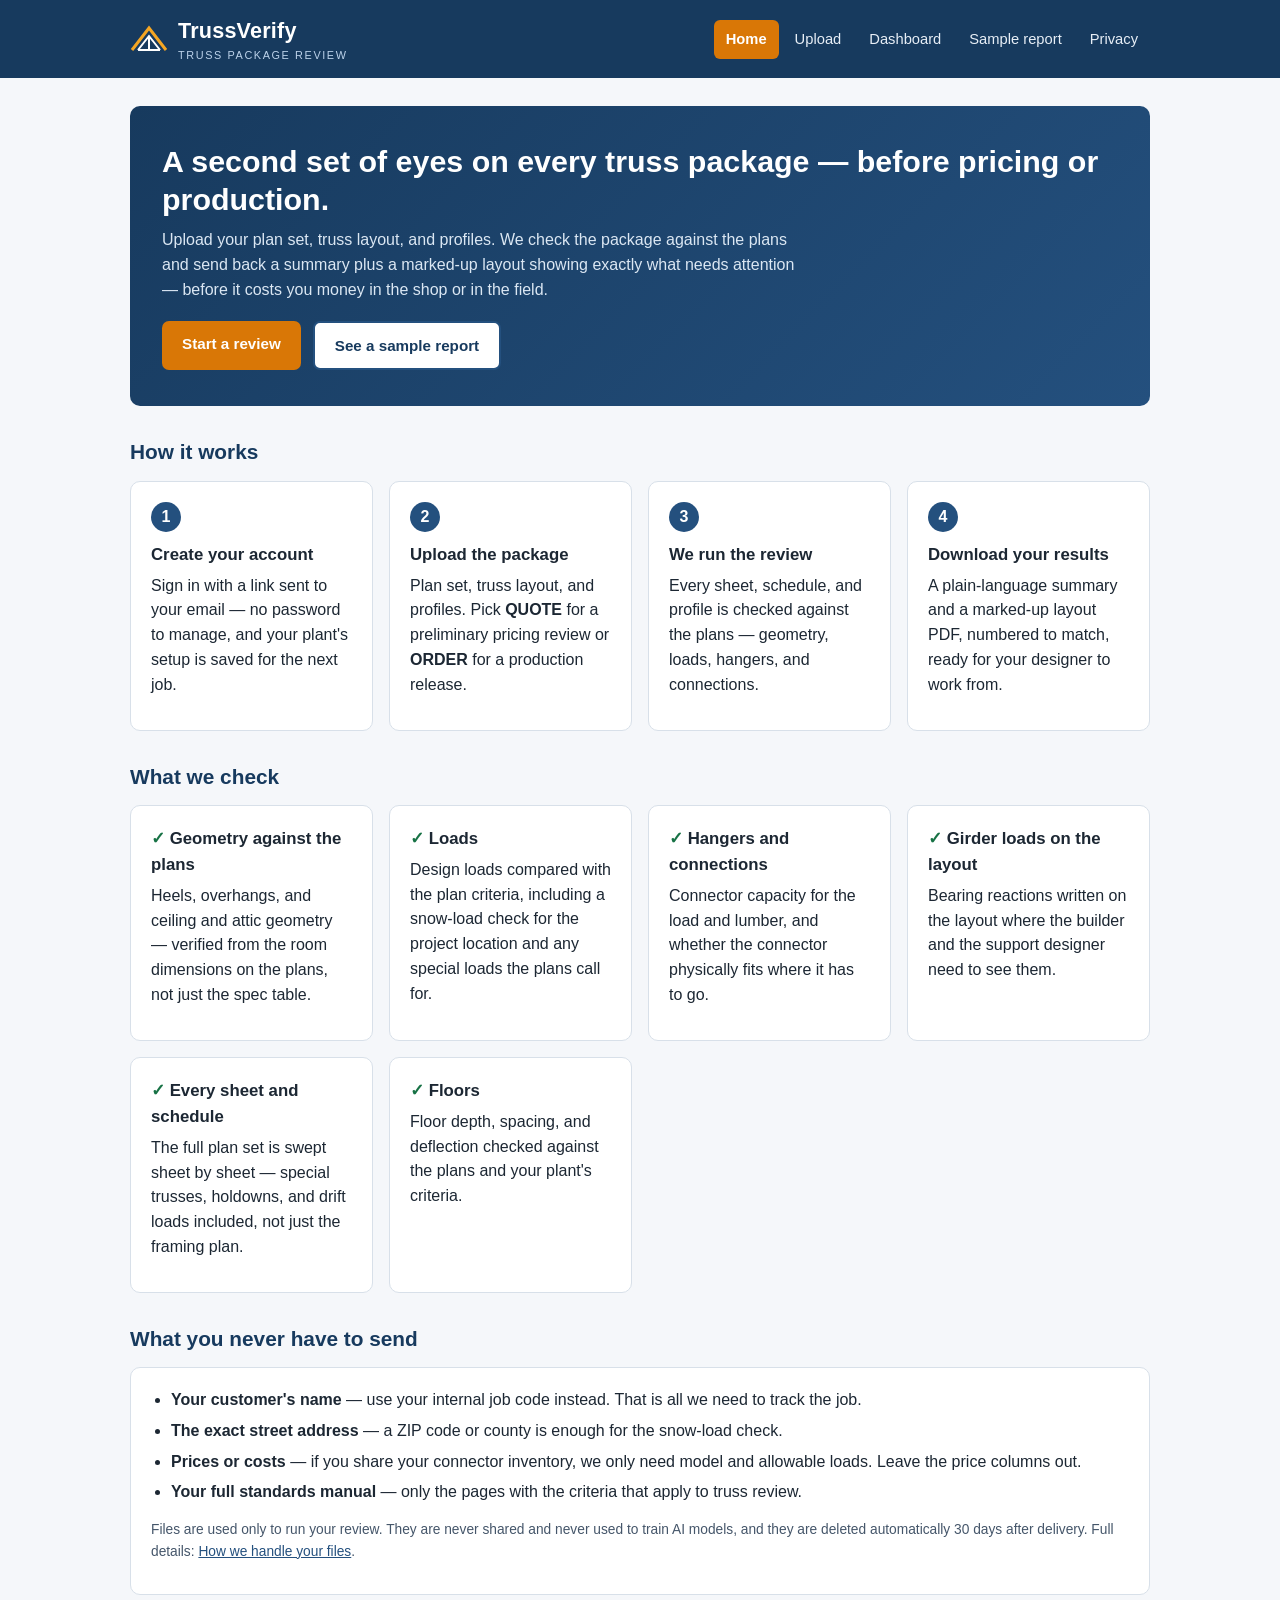
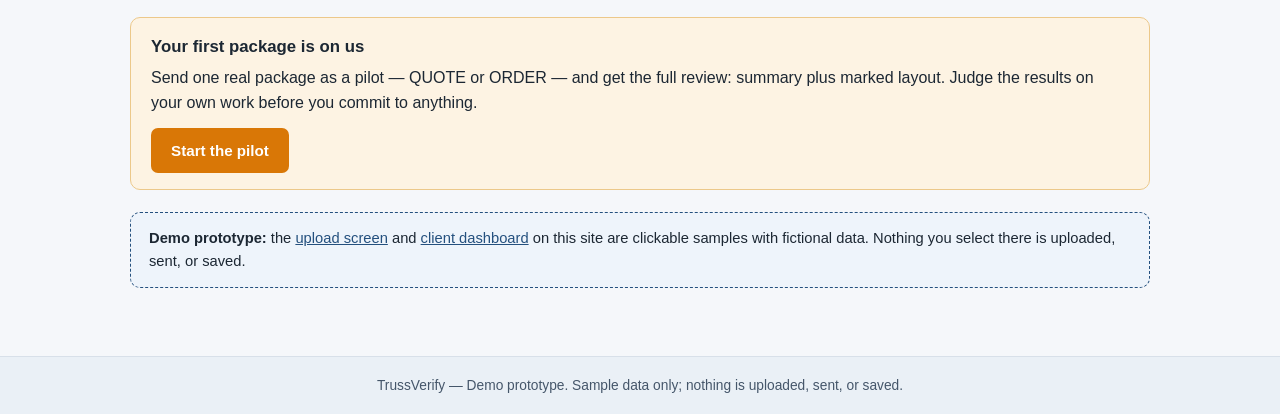
==== index.html @ 6c24cd0b "Add files via upload" ====
<!DOCTYPE html>
<html lang="en">
<head>
<meta charset="UTF-8">
<meta name="viewport" content="width=device-width, initial-scale=1.0">
<title>TrussVerify — Second review for truss packages</title>
<link rel="stylesheet" href="styles.css">
</head>
<body>

<header class="site-header">
  <div class="header-inner">
    <a class="brand" href="index.html">
      <svg width="38" height="30" viewBox="0 0 38 30" aria-hidden="true"><path d="M2 26 L19 4 L36 26" fill="none" stroke="#f5a623" stroke-width="3"/><path d="M8 26 L19 12 L30 26 M19 12 L19 26 M8 26 L30 26" fill="none" stroke="#ffffff" stroke-width="2"/></svg>
      <span>TrussVerify<span class="brand-sub">Truss package review</span></span>
    </a>
    <nav class="main-nav">
      <a href="index.html" class="active">Home</a>
      <a href="upload.html">Upload</a>
      <a href="dashboard.html">Dashboard</a>
      <a href="sample-report.html">Sample report</a>
      <a href="privacy.html">Privacy</a>
    </nav>
  </div>
</header>

<main class="wrap">

  <section class="hero">
    <h1>A second set of eyes on every truss package — before pricing or production.</h1>
    <p>Upload your plan set, truss layout, and profiles. We check the package against the plans and send back a summary plus a marked-up layout showing exactly what needs attention — before it costs you money in the shop or in the field.</p>
    <div class="cta-row">
      <a class="btn" href="upload.html">Start a review</a>
      <a class="btn secondary" href="sample-report.html">See a sample report</a>
    </div>
  </section>

  <h2>How it works</h2>
  <div class="grid">
    <div class="card">
      <span class="step-num">1</span>
      <h3>Create your account</h3>
      <p>Sign in with a link sent to your email — no password to manage, and your plant's setup is saved for the next job.</p>
    </div>
    <div class="card">
      <span class="step-num">2</span>
      <h3>Upload the package</h3>
      <p>Plan set, truss layout, and profiles. Pick <strong>QUOTE</strong> for a preliminary pricing review or <strong>ORDER</strong> for a production release.</p>
    </div>
    <div class="card">
      <span class="step-num">3</span>
      <h3>We run the review</h3>
      <p>Every sheet, schedule, and profile is checked against the plans — geometry, loads, hangers, and connections.</p>
    </div>
    <div class="card">
      <span class="step-num">4</span>
      <h3>Download your results</h3>
      <p>A plain-language summary and a marked-up layout PDF, numbered to match, ready for your designer to work from.</p>
    </div>
  </div>

  <h2>What we check</h2>
  <div class="grid">
    <div class="card check">
      <h3>Geometry against the plans</h3>
      <p>Heels, overhangs, and ceiling and attic geometry — verified from the room dimensions on the plans, not just the spec table.</p>
    </div>
    <div class="card check">
      <h3>Loads</h3>
      <p>Design loads compared with the plan criteria, including a snow-load check for the project location and any special loads the plans call for.</p>
    </div>
    <div class="card check">
      <h3>Hangers and connections</h3>
      <p>Connector capacity for the load and lumber, and whether the connector physically fits where it has to go.</p>
    </div>
    <div class="card check">
      <h3>Girder loads on the layout</h3>
      <p>Bearing reactions written on the layout where the builder and the support designer need to see them.</p>
    </div>
    <div class="card check">
      <h3>Every sheet and schedule</h3>
      <p>The full plan set is swept sheet by sheet — special trusses, holdowns, and drift loads included, not just the framing plan.</p>
    </div>
    <div class="card check">
      <h3>Floors</h3>
      <p>Floor depth, spacing, and deflection checked against the plans and your plant's criteria.</p>
    </div>
  </div>

  <h2>What you never have to send</h2>
  <div class="card">
    <ul>
      <li><strong>Your customer's name</strong> — use your internal job code instead. That is all we need to track the job.</li>
      <li><strong>The exact street address</strong> — a ZIP code or county is enough for the snow-load check.</li>
      <li><strong>Prices or costs</strong> — if you share your connector inventory, we only need model and allowable loads. Leave the price columns out.</li>
      <li><strong>Your full standards manual</strong> — only the pages with the criteria that apply to truss review.</li>
    </ul>
    <p class="small">Files are used only to run your review. They are never shared and never used to train AI models, and they are deleted automatically 30 days after delivery. Full details: <a href="privacy.html">How we handle your files</a>.</p>
  </div>

  <div class="notice">
    <h3>Your first package is on us</h3>
    <p>Send one real package as a pilot — QUOTE or ORDER — and get the full review: summary plus marked layout. Judge the results on your own work before you commit to anything.</p>
    <a class="btn" href="upload.html">Start the pilot</a>
  </div>

  <div class="demo-note">
    <strong>Demo prototype:</strong> the <a href="upload.html">upload screen</a> and <a href="dashboard.html">client dashboard</a> on this site are clickable samples with fictional data. Nothing you select there is uploaded, sent, or saved.
  </div>

</main>

<footer class="site-footer">
  <div class="footer-inner">TrussVerify — Demo prototype. Sample data only; nothing is uploaded, sent, or saved.</div>
</footer>

</body>
</html>
---- styles.css ----
/* TrussVerify — shared stylesheet (demo prototype, no external assets) */
:root{
  --ink:#1c2733;
  --ink-soft:#45566a;
  --steel:#24507e;
  --steel-dark:#173a5e;
  --accent:#d97706;
  --bg:#f5f7fa;
  --card:#ffffff;
  --line:#d8e0e9;
  --ok:#177245;
  --warn:#b45309;
  --radius:10px;
}
*{box-sizing:border-box}
html{margin:0;padding:0}
body{
  margin:0;
  font-family:Verdana,Geneva,"Segoe UI",Arial,sans-serif;
  color:var(--ink);
  background:var(--bg);
  line-height:1.55;
  font-size:16px;
}
a{color:var(--steel)}
a:hover{color:var(--steel-dark)}

/* Header / nav */
.site-header{
  background:var(--steel-dark);
  color:#fff;
}
.header-inner{
  max-width:1060px;
  margin:0 auto;
  padding:14px 20px;
  display:flex;
  align-items:center;
  gap:14px;
  flex-wrap:wrap;
}
.brand{
  display:flex;
  align-items:center;
  gap:10px;
  color:#fff;
  text-decoration:none;
  font-size:1.35rem;
  font-weight:bold;
  letter-spacing:.2px;
}
.brand svg{display:block}
.brand .brand-sub{
  display:block;
  font-size:.68rem;
  font-weight:normal;
  letter-spacing:1.6px;
  text-transform:uppercase;
  color:#bcd2ea;
}
.main-nav{
  margin-left:auto;
  display:flex;
  gap:4px;
  flex-wrap:wrap;
}
.main-nav a{
  color:#e7eef6;
  text-decoration:none;
  padding:8px 12px;
  border-radius:6px;
  font-size:.92rem;
}
.main-nav a:hover{background:rgba(255,255,255,.14);color:#fff}
.main-nav a.active{background:var(--accent);color:#fff;font-weight:bold}

/* Layout */
.wrap{max-width:1060px;margin:0 auto;padding:28px 20px 48px}
.hero{
  background:linear-gradient(135deg,var(--steel-dark),var(--steel));
  color:#fff;
  border-radius:var(--radius);
  padding:36px 32px;
  margin-bottom:26px;
}
.hero h1{margin:0 0 10px;font-size:1.9rem;line-height:1.25}
.hero p{margin:0 0 18px;max-width:640px;color:#dbe7f3}
.hero .cta-row{display:flex;gap:12px;flex-wrap:wrap}
h2{font-size:1.3rem;margin:30px 0 12px;color:var(--steel-dark)}
h3{font-size:1.05rem;margin:0 0 6px;color:var(--ink)}
p{margin:0 0 12px}
ul{margin:0 0 14px;padding-left:20px}
li{margin-bottom:6px}
.small{font-size:.86rem;color:var(--ink-soft)}
.hint{font-size:.84rem;color:var(--ink-soft);margin-top:4px}

/* Buttons */
.btn{
  display:inline-block;
  background:var(--accent);
  color:#fff;
  text-decoration:none;
  font-weight:bold;
  padding:11px 20px;
  border-radius:7px;
  border:0;
  cursor:pointer;
  font-size:.95rem;
  font-family:inherit;
}
.btn:hover{background:#b45309;color:#fff}
.btn.secondary{background:#fff;color:var(--steel-dark);border:2px solid var(--steel)}
.btn.secondary:hover{background:#e8eff6;color:var(--steel-dark)}
.btn.plain{background:var(--steel);color:#fff}
.btn.plain:hover{background:var(--steel-dark)}
.btn:disabled{opacity:.55;cursor:not-allowed}

/* Cards and grids */
.grid{display:grid;grid-template-columns:repeat(auto-fit,minmax(230px,1fr));gap:16px}
.card{
  background:var(--card);
  border:1px solid var(--line);
  border-radius:var(--radius);
  padding:20px;
}
.card .step-num{
  display:inline-block;
  background:var(--steel);
  color:#fff;
  font-weight:bold;
  border-radius:50%;
  width:30px;height:30px;
  line-height:30px;
  text-align:center;
  margin-bottom:10px;
}
.card.check h3::before{content:"✓ ";color:var(--ok);font-weight:bold}
.notice{
  background:#fdf3e3;
  border:1px solid #ecc88a;
  border-radius:var(--radius);
  padding:16px 20px;
  margin:22px 0;
}
.demo-note{
  background:#eef4fb;
  border:1px dashed var(--steel);
  border-radius:var(--radius);
  padding:14px 18px;
  margin:20px 0;
  font-size:.92rem;
}

/* Forms */
.form-card{
  background:var(--card);
  border:1px solid var(--line);
  border-radius:var(--radius);
  padding:24px;
  max-width:760px;
}
label{display:block;font-weight:bold;margin:18px 0 6px}
label:first-child{margin-top:0}
input[type="text"],select{
  width:100%;
  padding:10px 12px;
  border:1px solid var(--line);
  border-radius:7px;
  font-size:1rem;
  font-family:inherit;
  background:#fff;
}
.inline-fields{display:grid;grid-template-columns:1fr 1fr;gap:16px}
.dropzone{
  border:2px dashed var(--steel);
  border-radius:var(--radius);
  background:#f2f7fc;
  padding:18px;
  text-align:center;
  color:var(--ink-soft);
  margin-bottom:12px;
}
.dropzone strong{color:var(--ink);display:block;margin-bottom:2px}
.radio-row{display:flex;gap:12px;flex-wrap:wrap}
.radio-pill{
  border:1px solid var(--line);
  border-radius:999px;
  padding:8px 18px;
  background:#fff;
  cursor:pointer;
  font-weight:bold;
}
.radio-pill input{margin-right:6px}

/* Tables */
table{width:100%;border-collapse:collapse;background:var(--card);border:1px solid var(--line);border-radius:var(--radius);overflow:hidden}
th,td{padding:12px 14px;text-align:left;border-bottom:1px solid var(--line);vertical-align:top}
th{background:var(--steel-dark);color:#fff;font-size:.9rem}
tr:last-child td{border-bottom:0}
.tag{
  display:inline-block;
  border-radius:999px;
  padding:2px 10px;
  font-size:.78rem;
  font-weight:bold;
  color:#fff;
  background:var(--steel);
}
.tag.ready{background:var(--ok)}
.tag.review{background:var(--warn)}
.tag.waiting{background:#6b7b8c}

/* Findings */
.finding{
  background:var(--card);
  border:1px solid var(--line);
  border-left:6px solid var(--steel);
  border-radius:8px;
  padding:16px 20px;
  margin-bottom:14px;
}
.finding.high{border-left-color:#b3261e}
.finding.medium{border-left-color:var(--warn)}
.finding.confirm{border-left-color:#6b7b8c}
.sev{font-size:.78rem;font-weight:bold;text-transform:uppercase;letter-spacing:.6px}
.sev.high{color:#b3261e}
.sev.medium{color:var(--warn)}
.sev.confirm{color:#6b7b8c}

/* Footer */
.site-footer{
  border-top:1px solid var(--line);
  background:#eaf0f6;
  color:var(--ink-soft);
  font-size:.86rem;
}
.footer-inner{max-width:1060px;margin:0 auto;padding:18px 20px;text-align:center}

/* Responsive */
@media (max-width:680px){
  .header-inner{flex-direction:column;align-items:flex-start}
  .main-nav{margin-left:0}
  .hero{padding:26px 20px}
  .hero h1{font-size:1.5rem}
  .inline-fields{grid-template-columns:1fr}
  th,td{padding:9px 10px;font-size:.9rem}
  .wrap{padding:20px 14px 40px}
}
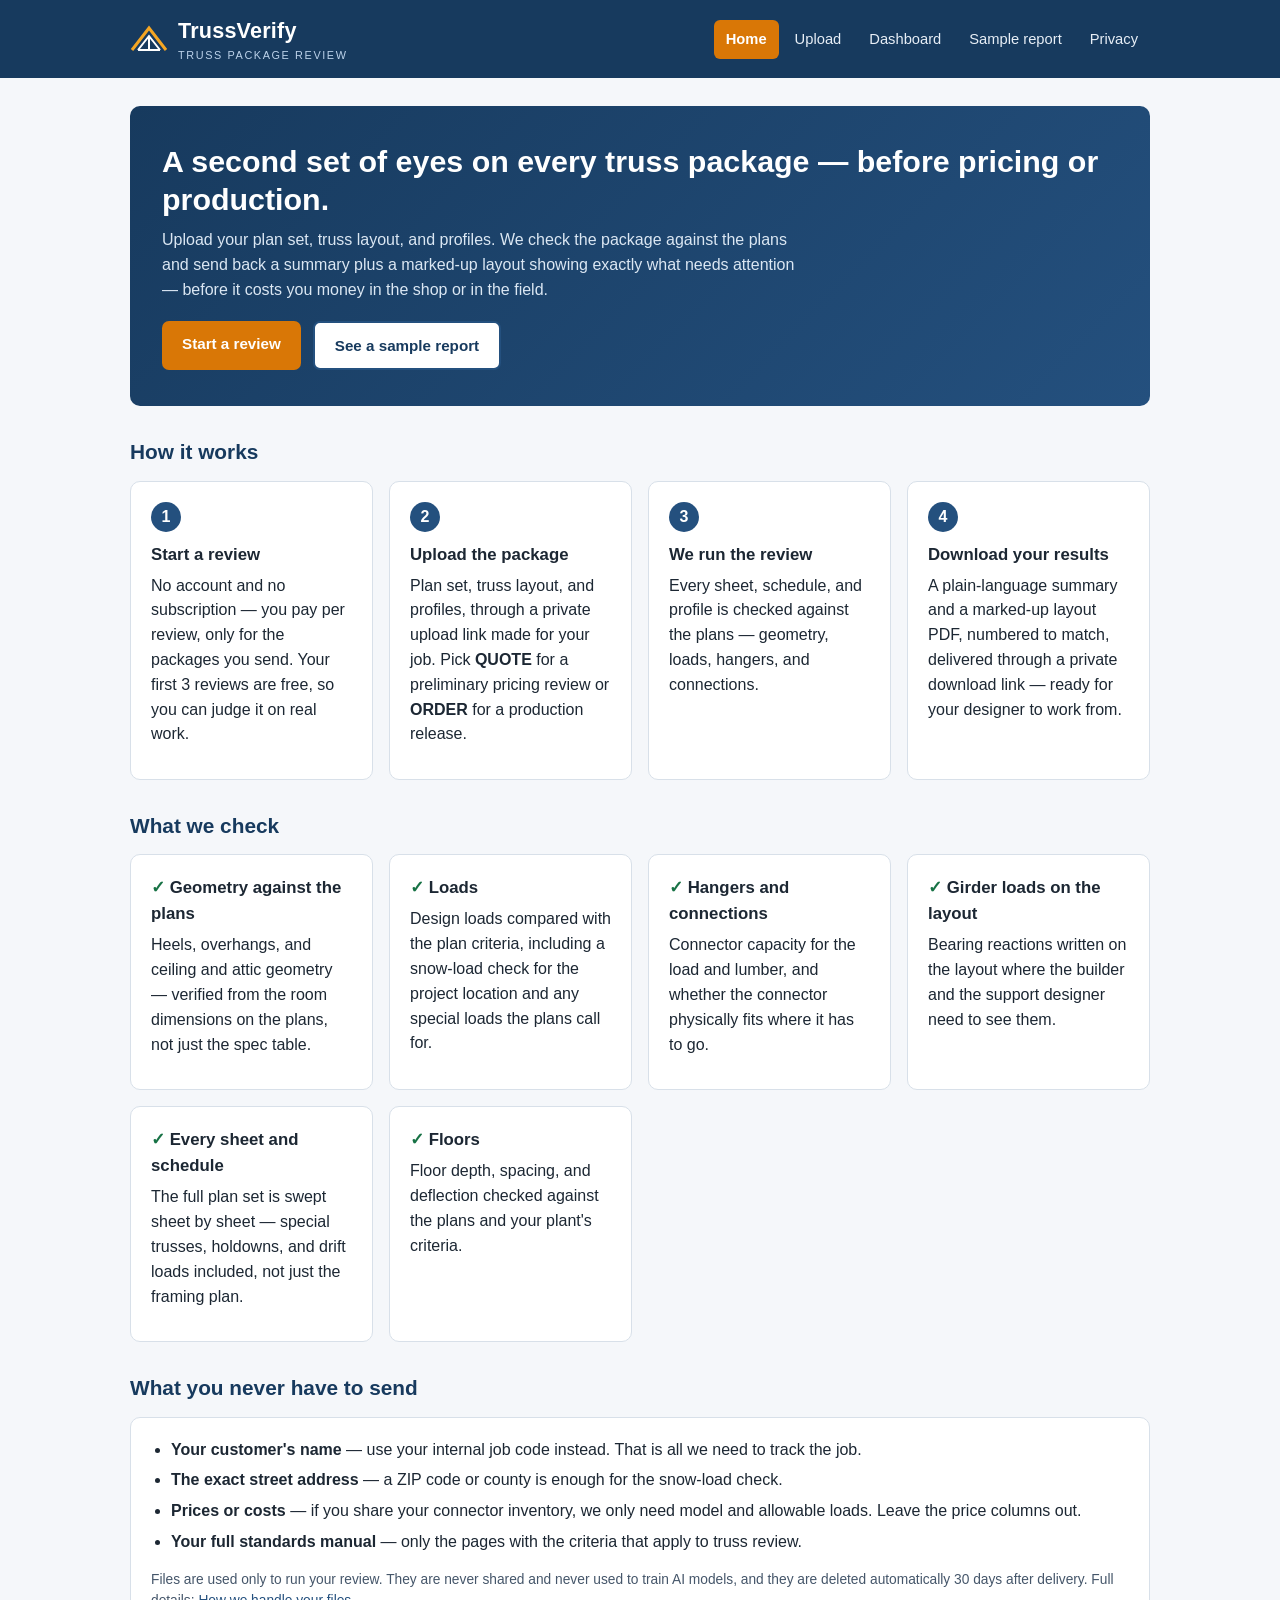
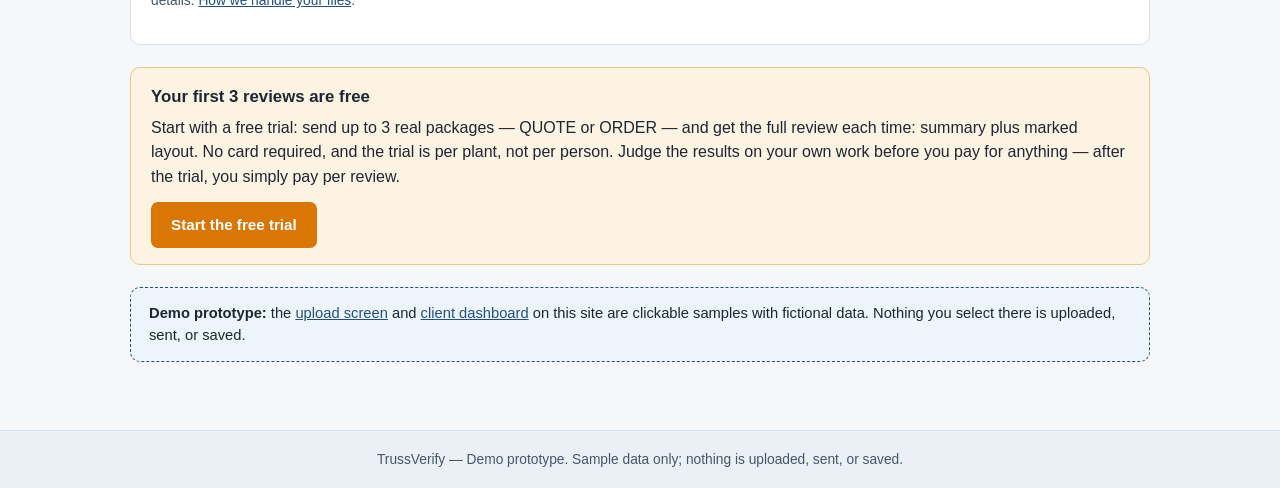
==== commit ef86e6f4: "Add files via upload" ====
--- a/index.html
+++ b/index.html
@@ -39,13 +39,13 @@
   <div class="grid">
     <div class="card">
       <span class="step-num">1</span>
-      <h3>Create your account</h3>
-      <p>Sign in with a link sent to your email — no password to manage, and your plant's setup is saved for the next job.</p>
+      <h3>Start a review</h3>
+      <p>No account and no subscription — you pay per review, only for the packages you send. Your first 3 reviews are free, so you can judge it on real work.</p>
     </div>
     <div class="card">
       <span class="step-num">2</span>
       <h3>Upload the package</h3>
-      <p>Plan set, truss layout, and profiles. Pick <strong>QUOTE</strong> for a preliminary pricing review or <strong>ORDER</strong> for a production release.</p>
+      <p>Plan set, truss layout, and profiles, through a private upload link made for your job. Pick <strong>QUOTE</strong> for a preliminary pricing review or <strong>ORDER</strong> for a production release.</p>
     </div>
     <div class="card">
       <span class="step-num">3</span>
@@ -55,7 +55,7 @@
     <div class="card">
       <span class="step-num">4</span>
       <h3>Download your results</h3>
-      <p>A plain-language summary and a marked-up layout PDF, numbered to match, ready for your designer to work from.</p>
+      <p>A plain-language summary and a marked-up layout PDF, numbered to match, delivered through a private download link — ready for your designer to work from.</p>
     </div>
   </div>
 
@@ -99,9 +99,9 @@
   </div>
 
   <div class="notice">
-    <h3>Your first package is on us</h3>
-    <p>Send one real package as a pilot — QUOTE or ORDER — and get the full review: summary plus marked layout. Judge the results on your own work before you commit to anything.</p>
-    <a class="btn" href="upload.html">Start the pilot</a>
+    <h3>Your first 3 reviews are free</h3>
+    <p>Start with a free trial: send up to 3 real packages — QUOTE or ORDER — and get the full review each time: summary plus marked layout. No card required, and the trial is per plant, not per person. Judge the results on your own work before you pay for anything — after the trial, you simply pay per review.</p>
+    <a class="btn" href="upload.html">Start the free trial</a>
   </div>
 
   <div class="demo-note">
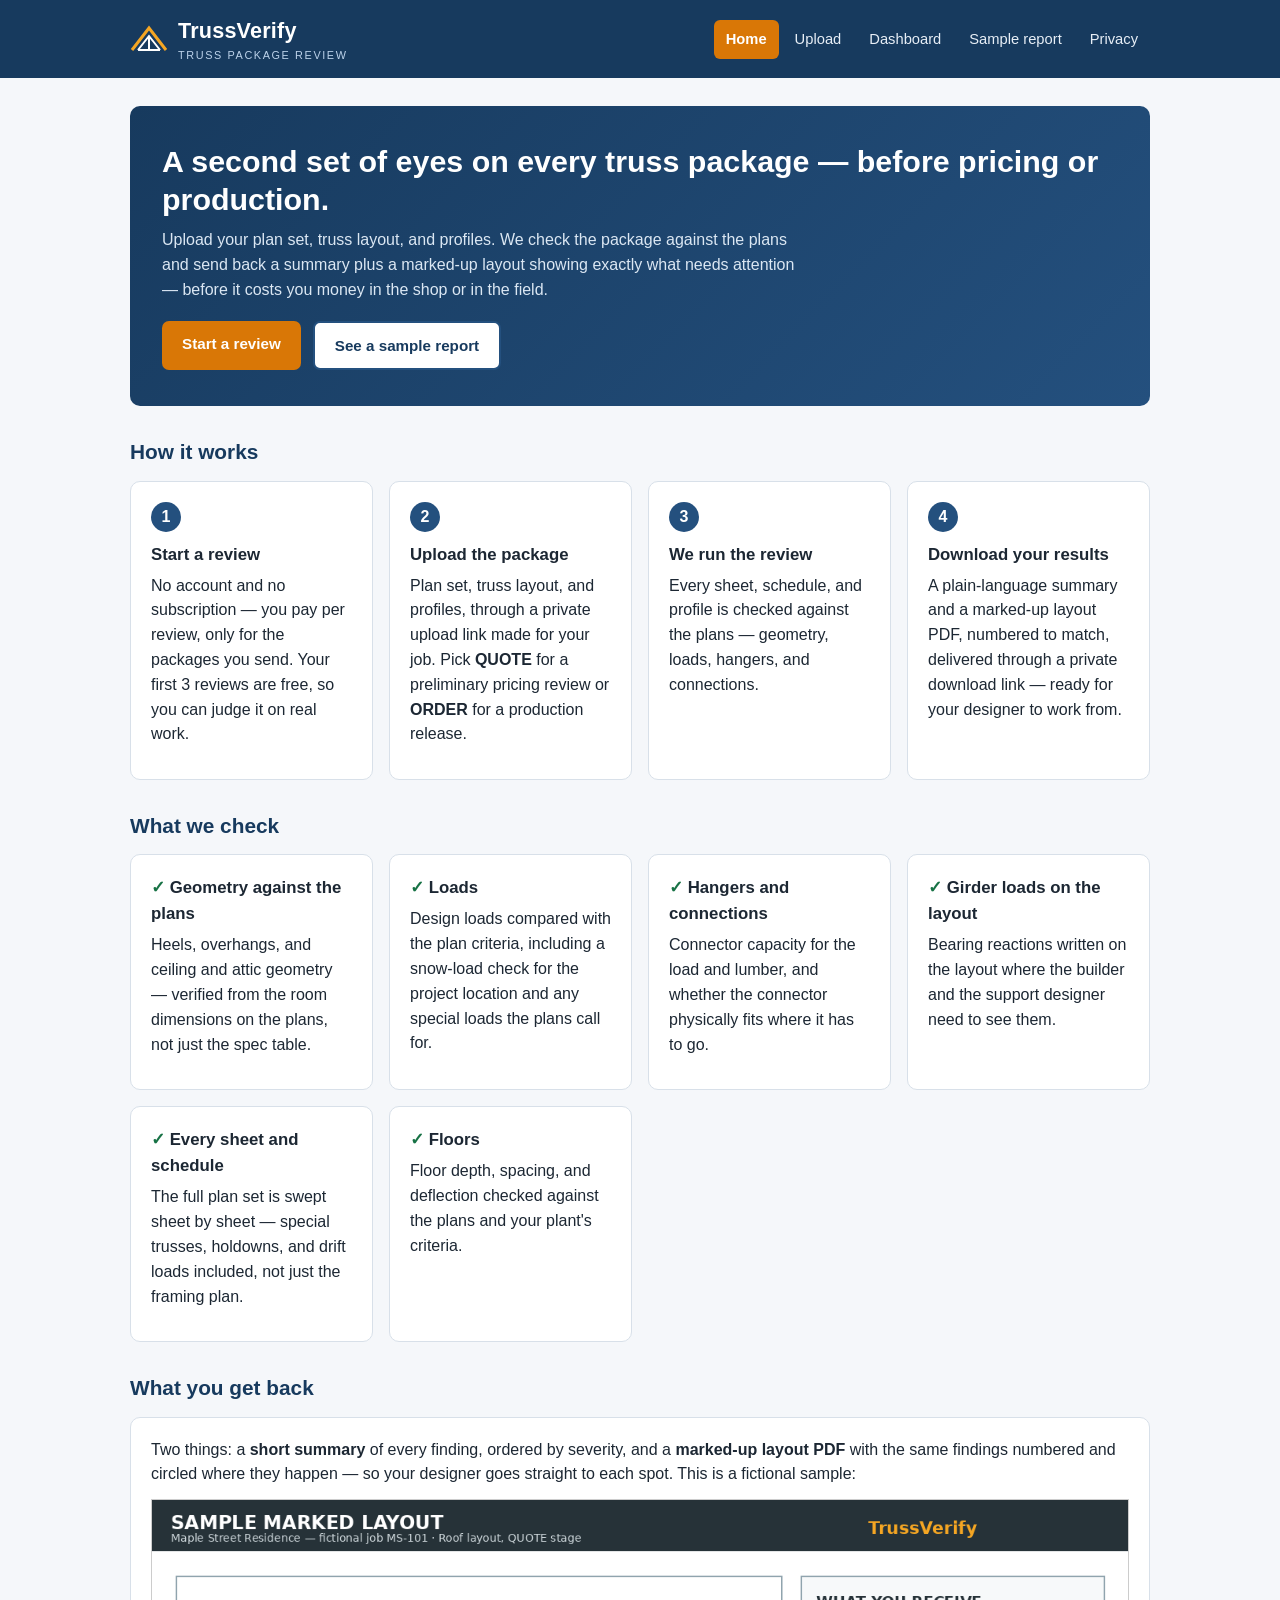
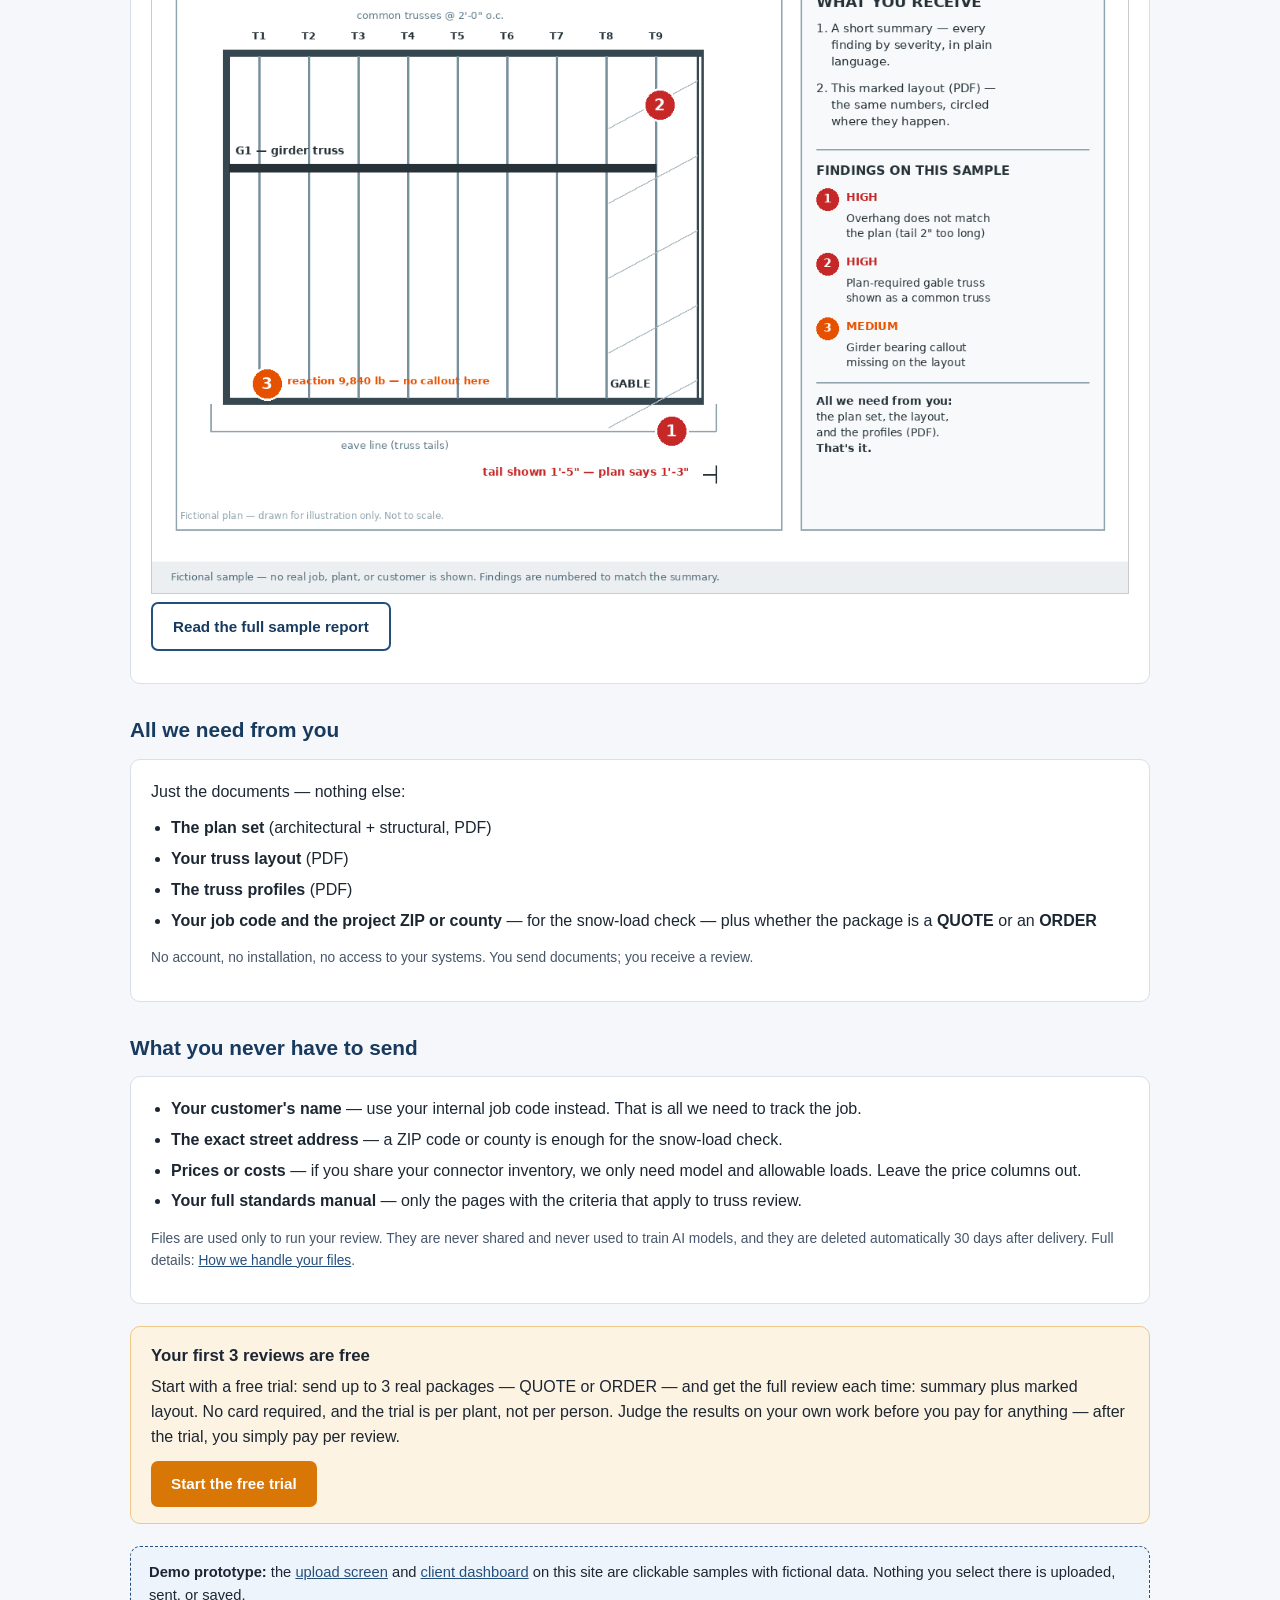
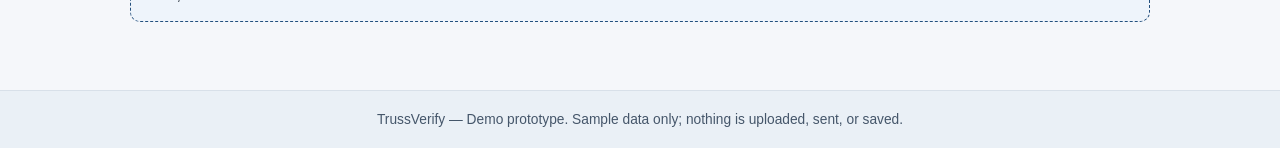
==== commit 1c6c1737: "Add files via upload" ====
--- a/index.html
+++ b/index.html
@@ -87,6 +87,25 @@
     </div>
   </div>
 
+  <h2>What you get back</h2>
+  <div class="card">
+    <p>Two things: a <strong>short summary</strong> of every finding, ordered by severity, and a <strong>marked-up layout PDF</strong> with the same findings numbered and circled where they happen — so your designer goes straight to each spot. This is a fictional sample:</p>
+    <img src="marked-layout-sample.png" alt="Sample marked layout: a fictional roof truss layout with numbered findings circled, next to a list of what the customer receives" style="max-width:100%; height:auto; border:1px solid #ccc;">
+    <p><a class="btn secondary" href="sample-report.html">Read the full sample report</a></p>
+  </div>
+
+  <h2>All we need from you</h2>
+  <div class="card">
+    <p>Just the documents — nothing else:</p>
+    <ul>
+      <li><strong>The plan set</strong> (architectural + structural, PDF)</li>
+      <li><strong>Your truss layout</strong> (PDF)</li>
+      <li><strong>The truss profiles</strong> (PDF)</li>
+      <li><strong>Your job code and the project ZIP or county</strong> — for the snow-load check — plus whether the package is a <strong>QUOTE</strong> or an <strong>ORDER</strong></li>
+    </ul>
+    <p class="small">No account, no installation, no access to your systems. You send documents; you receive a review.</p>
+  </div>
+
   <h2>What you never have to send</h2>
   <div class="card">
     <ul>
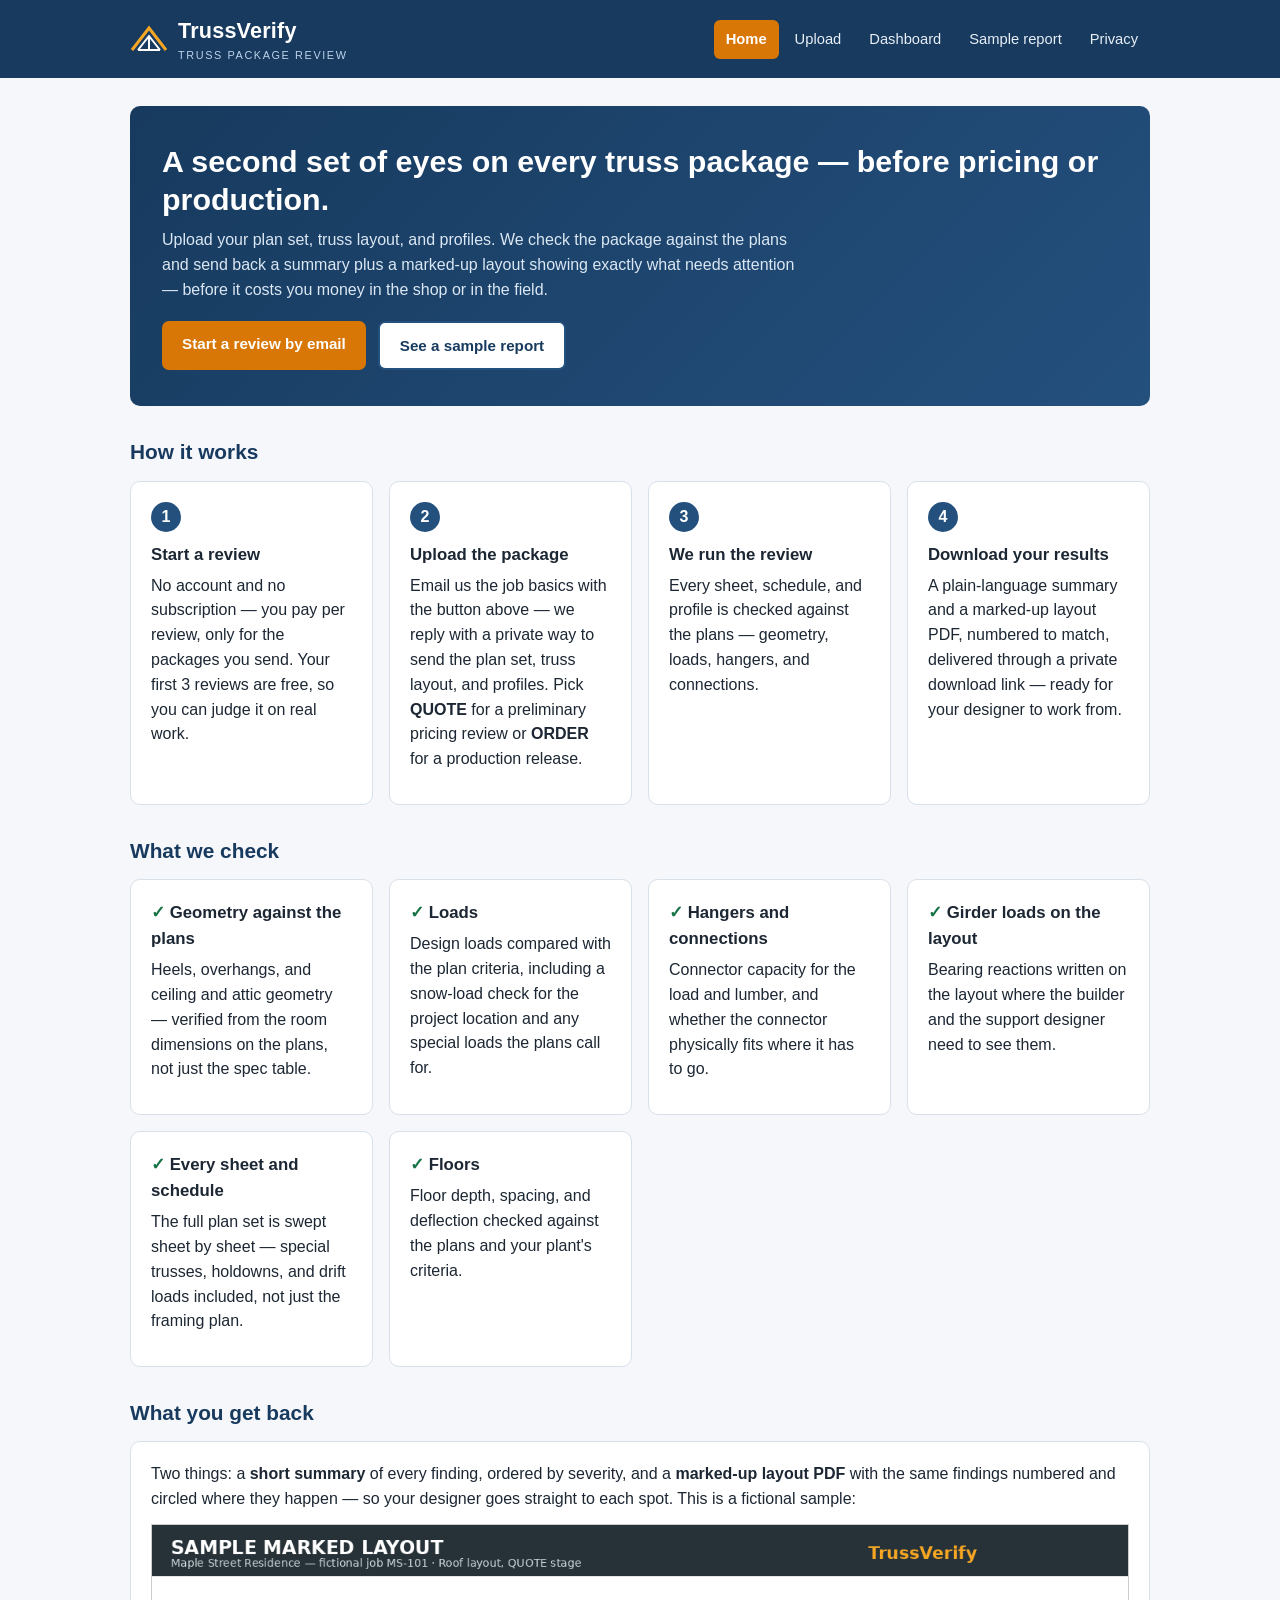
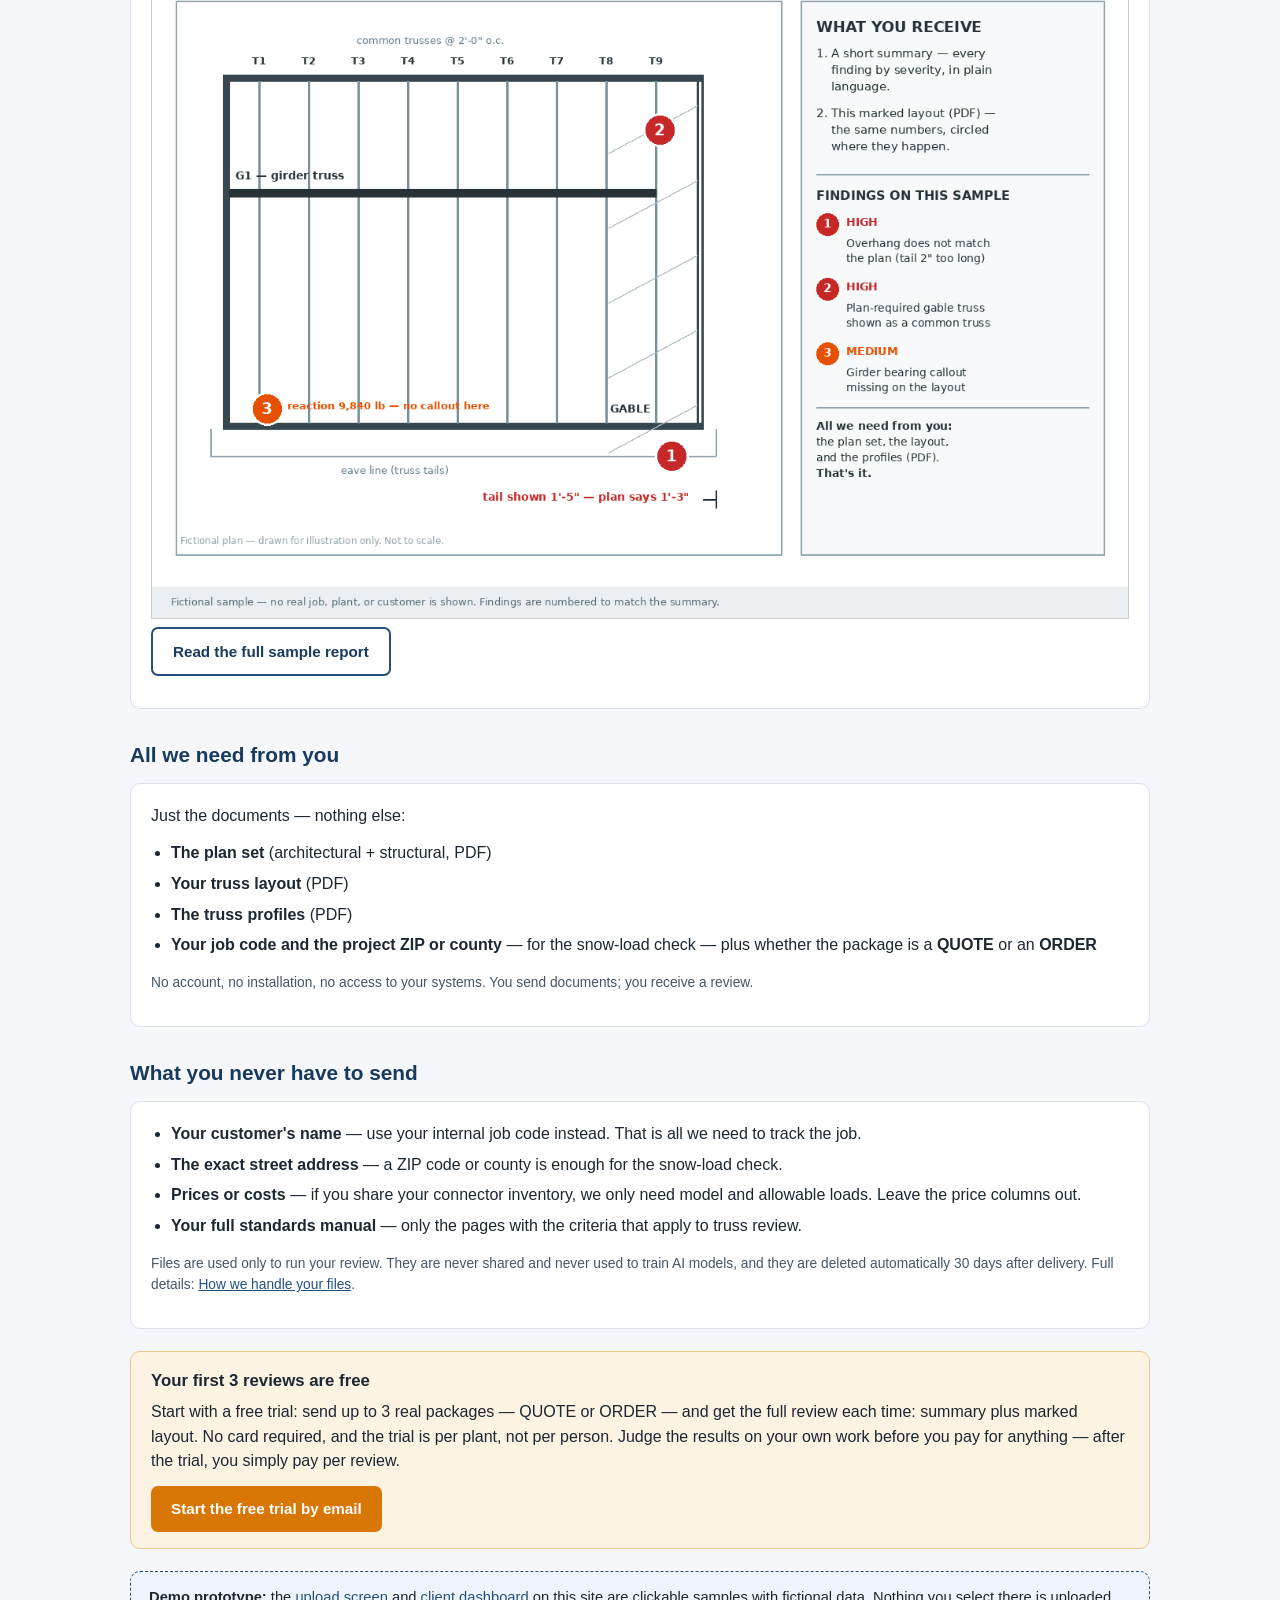
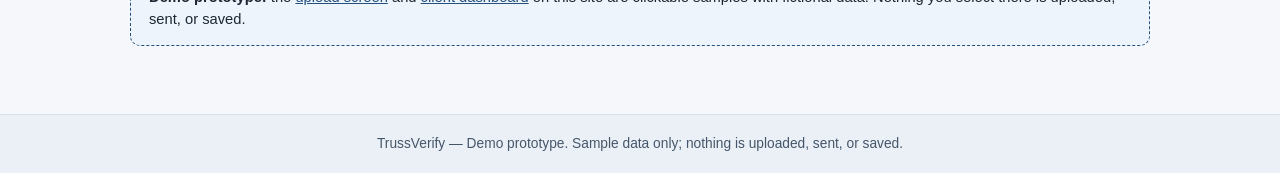
==== commit 7e2a77ef: "Add files via upload" ====
--- a/index.html
+++ b/index.html
@@ -30,7 +30,7 @@
     <h1>A second set of eyes on every truss package — before pricing or production.</h1>
     <p>Upload your plan set, truss layout, and profiles. We check the package against the plans and send back a summary plus a marked-up layout showing exactly what needs attention — before it costs you money in the shop or in the field.</p>
     <div class="cta-row">
-      <a class="btn" href="upload.html">Start a review</a>
+      <a class="btn" href="mailto:edubaldiz@gmail.com?subject=TrussVerify%20review%20request&body=Plant%3A%0AContact%20name%3A%0AJob%20code%3A%0AProject%20ZIP%20or%20county%3A%0AStage%20%28QUOTE%20or%20ORDER%29%3A%0AAnything%20we%20should%20know%3A%0A%0AReply%20to%20this%20email%20and%20we%20will%20send%20you%20a%20private%20way%20to%20share%20the%20plan%20set%2C%20layout%2C%20and%20profiles%20%28PDF%29.">Start a review by email</a>
       <a class="btn secondary" href="sample-report.html">See a sample report</a>
     </div>
   </section>
@@ -45,7 +45,7 @@
     <div class="card">
       <span class="step-num">2</span>
       <h3>Upload the package</h3>
-      <p>Plan set, truss layout, and profiles, through a private upload link made for your job. Pick <strong>QUOTE</strong> for a preliminary pricing review or <strong>ORDER</strong> for a production release.</p>
+      <p>Email us the job basics with the button above — we reply with a private way to send the plan set, truss layout, and profiles. Pick <strong>QUOTE</strong> for a preliminary pricing review or <strong>ORDER</strong> for a production release.</p>
     </div>
     <div class="card">
       <span class="step-num">3</span>
@@ -120,7 +120,7 @@
   <div class="notice">
     <h3>Your first 3 reviews are free</h3>
     <p>Start with a free trial: send up to 3 real packages — QUOTE or ORDER — and get the full review each time: summary plus marked layout. No card required, and the trial is per plant, not per person. Judge the results on your own work before you pay for anything — after the trial, you simply pay per review.</p>
-    <a class="btn" href="upload.html">Start the free trial</a>
+    <a class="btn" href="mailto:edubaldiz@gmail.com?subject=TrussVerify%20review%20request&body=Plant%3A%0AContact%20name%3A%0AJob%20code%3A%0AProject%20ZIP%20or%20county%3A%0AStage%20%28QUOTE%20or%20ORDER%29%3A%0AAnything%20we%20should%20know%3A%0A%0AReply%20to%20this%20email%20and%20we%20will%20send%20you%20a%20private%20way%20to%20share%20the%20plan%20set%2C%20layout%2C%20and%20profiles%20%28PDF%29.">Start the free trial by email</a>
   </div>
 
   <div class="demo-note">
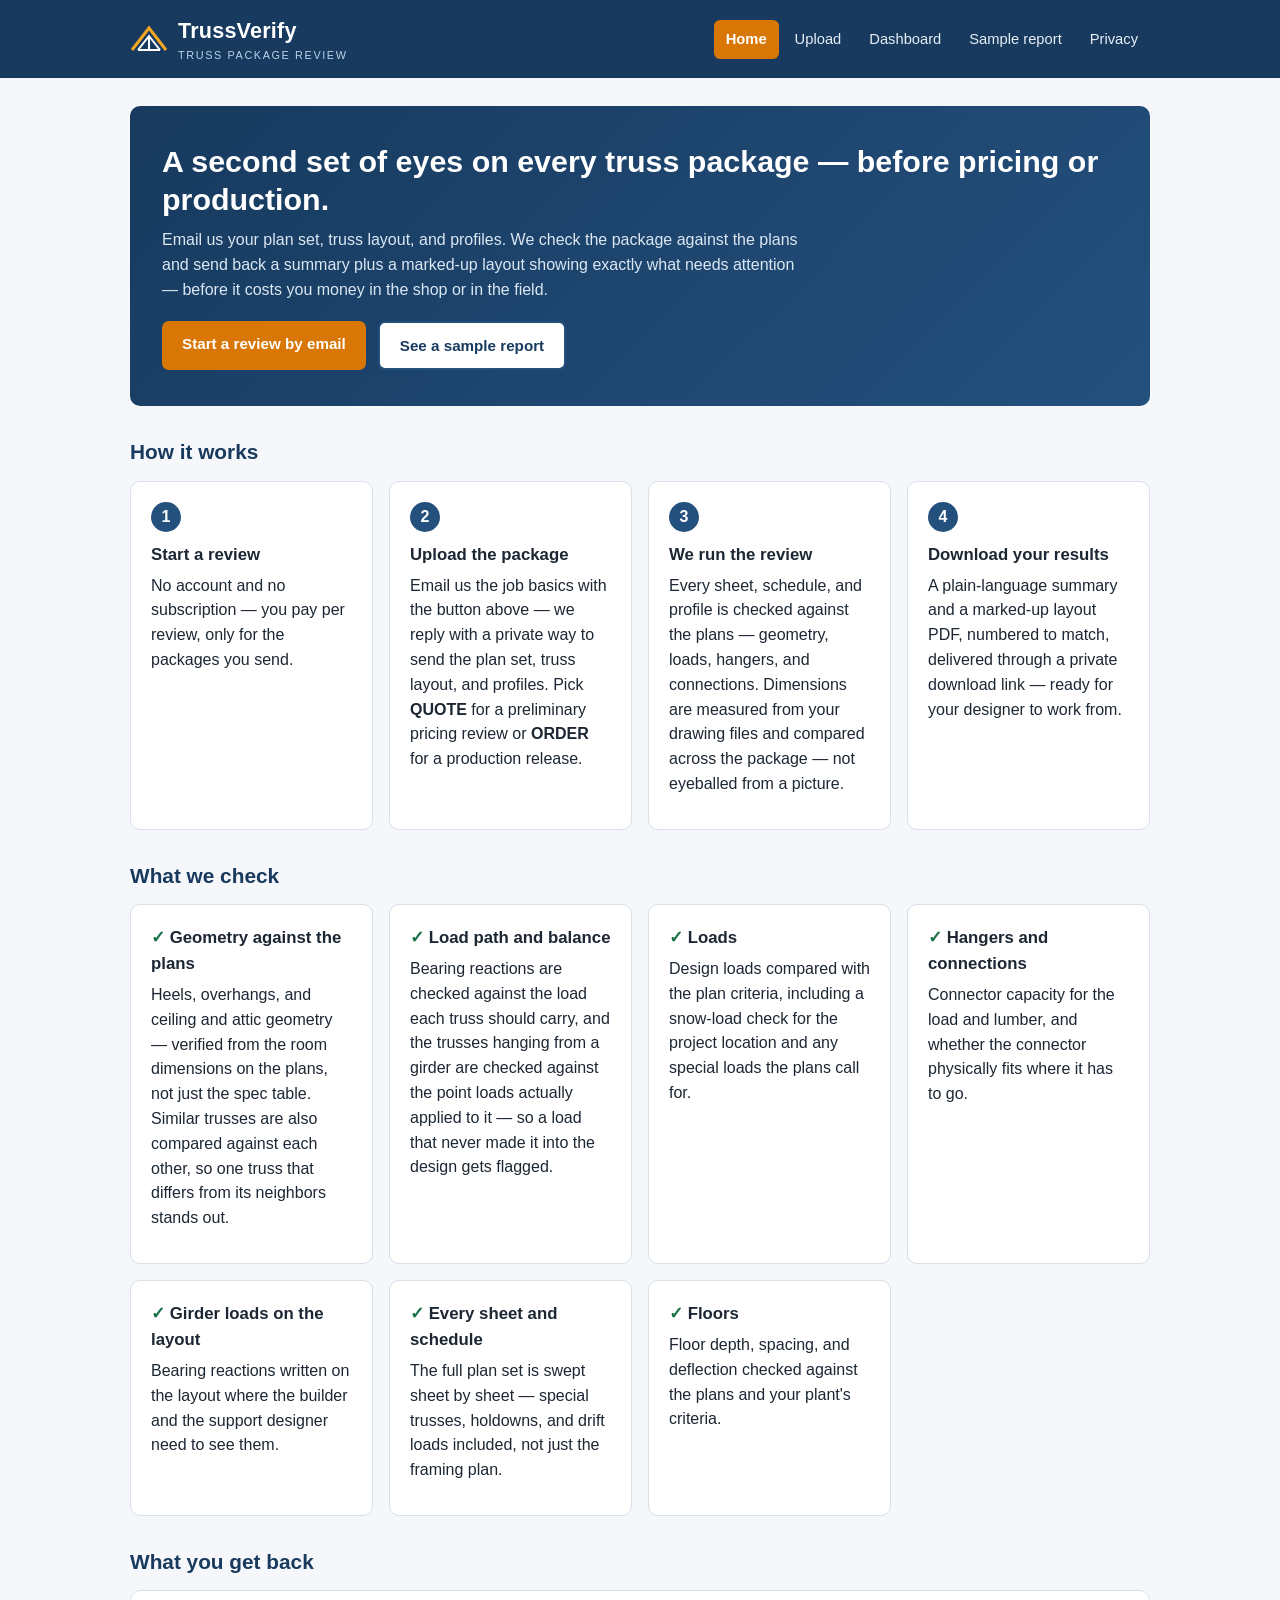
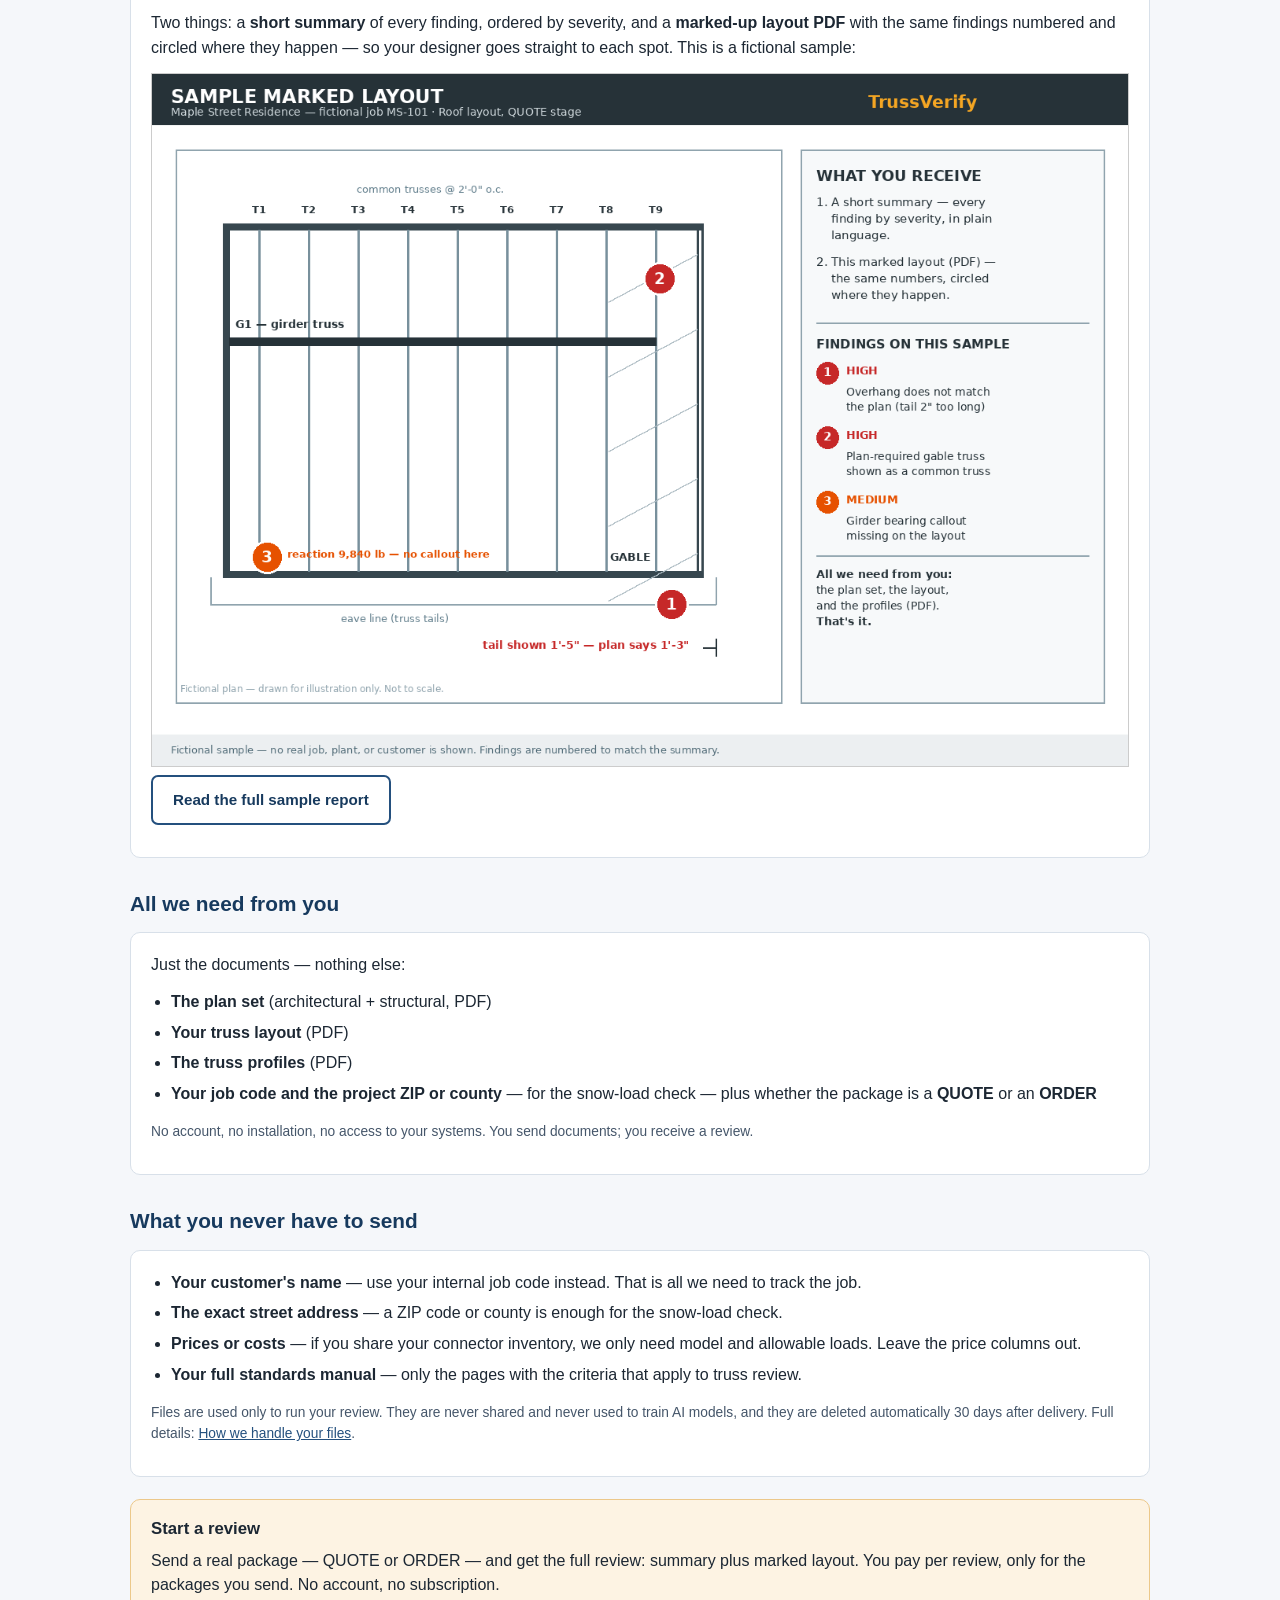
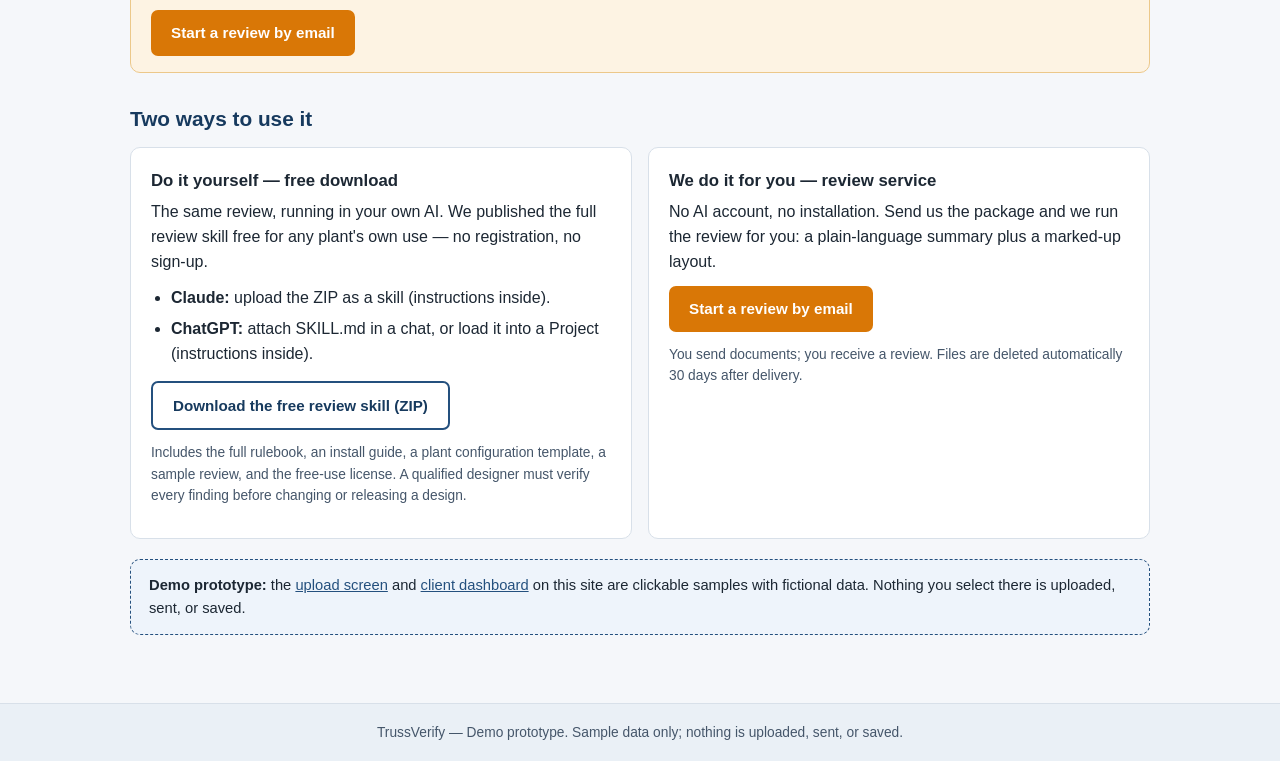
==== commit 063cca3d: "Rename index (2).html to index.html" ====
--- a/index.html
+++ b/index.html
@@ -28,7 +28,7 @@
 
   <section class="hero">
     <h1>A second set of eyes on every truss package — before pricing or production.</h1>
-    <p>Upload your plan set, truss layout, and profiles. We check the package against the plans and send back a summary plus a marked-up layout showing exactly what needs attention — before it costs you money in the shop or in the field.</p>
+    <p>Email us your plan set, truss layout, and profiles. We check the package against the plans and send back a summary plus a marked-up layout showing exactly what needs attention — before it costs you money in the shop or in the field.</p>
     <div class="cta-row">
       <a class="btn" href="mailto:edubaldiz@gmail.com?subject=TrussVerify%20review%20request&body=Plant%3A%0AContact%20name%3A%0AJob%20code%3A%0AProject%20ZIP%20or%20county%3A%0AStage%20%28QUOTE%20or%20ORDER%29%3A%0AAnything%20we%20should%20know%3A%0A%0AReply%20to%20this%20email%20and%20we%20will%20send%20you%20a%20private%20way%20to%20share%20the%20plan%20set%2C%20layout%2C%20and%20profiles%20%28PDF%29.">Start a review by email</a>
       <a class="btn secondary" href="sample-report.html">See a sample report</a>
@@ -40,7 +40,7 @@
     <div class="card">
       <span class="step-num">1</span>
       <h3>Start a review</h3>
-      <p>No account and no subscription — you pay per review, only for the packages you send. Your first 3 reviews are free, so you can judge it on real work.</p>
+      <p>No account and no subscription — you pay per review, only for the packages you send.</p>
     </div>
     <div class="card">
       <span class="step-num">2</span>
@@ -50,7 +50,7 @@
     <div class="card">
       <span class="step-num">3</span>
       <h3>We run the review</h3>
-      <p>Every sheet, schedule, and profile is checked against the plans — geometry, loads, hangers, and connections.</p>
+      <p>Every sheet, schedule, and profile is checked against the plans — geometry, loads, hangers, and connections. Dimensions are measured from your drawing files and compared across the package — not eyeballed from a picture.</p>
     </div>
     <div class="card">
       <span class="step-num">4</span>
@@ -63,7 +63,11 @@
   <div class="grid">
     <div class="card check">
       <h3>Geometry against the plans</h3>
-      <p>Heels, overhangs, and ceiling and attic geometry — verified from the room dimensions on the plans, not just the spec table.</p>
+      <p>Heels, overhangs, and ceiling and attic geometry — verified from the room dimensions on the plans, not just the spec table. Similar trusses are also compared against each other, so one truss that differs from its neighbors stands out.</p>
+    </div>
+    <div class="card check">
+      <h3>Load path and balance</h3>
+      <p>Bearing reactions are checked against the load each truss should carry, and the trusses hanging from a girder are checked against the point loads actually applied to it — so a load that never made it into the design gets flagged.</p>
     </div>
     <div class="card check">
       <h3>Loads</h3>
@@ -118,9 +122,29 @@
   </div>
 
   <div class="notice">
-    <h3>Your first 3 reviews are free</h3>
-    <p>Start with a free trial: send up to 3 real packages — QUOTE or ORDER — and get the full review each time: summary plus marked layout. No card required, and the trial is per plant, not per person. Judge the results on your own work before you pay for anything — after the trial, you simply pay per review.</p>
-    <a class="btn" href="mailto:edubaldiz@gmail.com?subject=TrussVerify%20review%20request&body=Plant%3A%0AContact%20name%3A%0AJob%20code%3A%0AProject%20ZIP%20or%20county%3A%0AStage%20%28QUOTE%20or%20ORDER%29%3A%0AAnything%20we%20should%20know%3A%0A%0AReply%20to%20this%20email%20and%20we%20will%20send%20you%20a%20private%20way%20to%20share%20the%20plan%20set%2C%20layout%2C%20and%20profiles%20%28PDF%29.">Start the free trial by email</a>
+    <h3>Start a review</h3>
+    <p>Send a real package — QUOTE or ORDER — and get the full review: summary plus marked layout. You pay per review, only for the packages you send. No account, no subscription.</p>
+    <a class="btn" href="mailto:edubaldiz@gmail.com?subject=TrussVerify%20review%20request&body=Plant%3A%0AContact%20name%3A%0AJob%20code%3A%0AProject%20ZIP%20or%20county%3A%0AStage%20%28QUOTE%20or%20ORDER%29%3A%0AAnything%20we%20should%20know%3A%0A%0AReply%20to%20this%20email%20and%20we%20will%20send%20you%20a%20private%20way%20to%20share%20the%20plan%20set%2C%20layout%2C%20and%20profiles%20%28PDF%29.">Start a review by email</a>
+  </div>
+
+  <h2>Two ways to use it</h2>
+  <div class="grid">
+    <div class="card">
+      <h3>Do it yourself — free download</h3>
+      <p>The same review, running in your own AI. We published the full review skill free for any plant's own use — no registration, no sign-up.</p>
+      <ul>
+        <li><strong>Claude:</strong> upload the ZIP as a skill (instructions inside).</li>
+        <li><strong>ChatGPT:</strong> attach SKILL.md in a chat, or load it into a Project (instructions inside).</li>
+      </ul>
+      <p><a class="btn secondary" href="truss-design-review-free.zip">Download the free review skill (ZIP)</a></p>
+      <p class="small">Includes the full rulebook, an install guide, a plant configuration template, a sample review, and the free-use license. A qualified designer must verify every finding before changing or releasing a design.</p>
+    </div>
+    <div class="card">
+      <h3>We do it for you — review service</h3>
+      <p>No AI account, no installation. Send us the package and we run the review for you: a plain-language summary plus a marked-up layout.</p>
+      <p><a class="btn" href="mailto:edubaldiz@gmail.com?subject=TrussVerify%20review%20request&body=Plant%3A%0AContact%20name%3A%0AJob%20code%3A%0AProject%20ZIP%20or%20county%3A%0AStage%20%28QUOTE%20or%20ORDER%29%3A%0AAnything%20we%20should%20know%3A%0A%0AReply%20to%20this%20email%20and%20we%20will%20send%20you%20a%20private%20way%20to%20share%20the%20plan%20set%2C%20layout%2C%20and%20profiles%20%28PDF%29.">Start a review by email</a></p>
+      <p class="small">You send documents; you receive a review. Files are deleted automatically 30 days after delivery.</p>
+    </div>
   </div>
 
   <div class="demo-note">
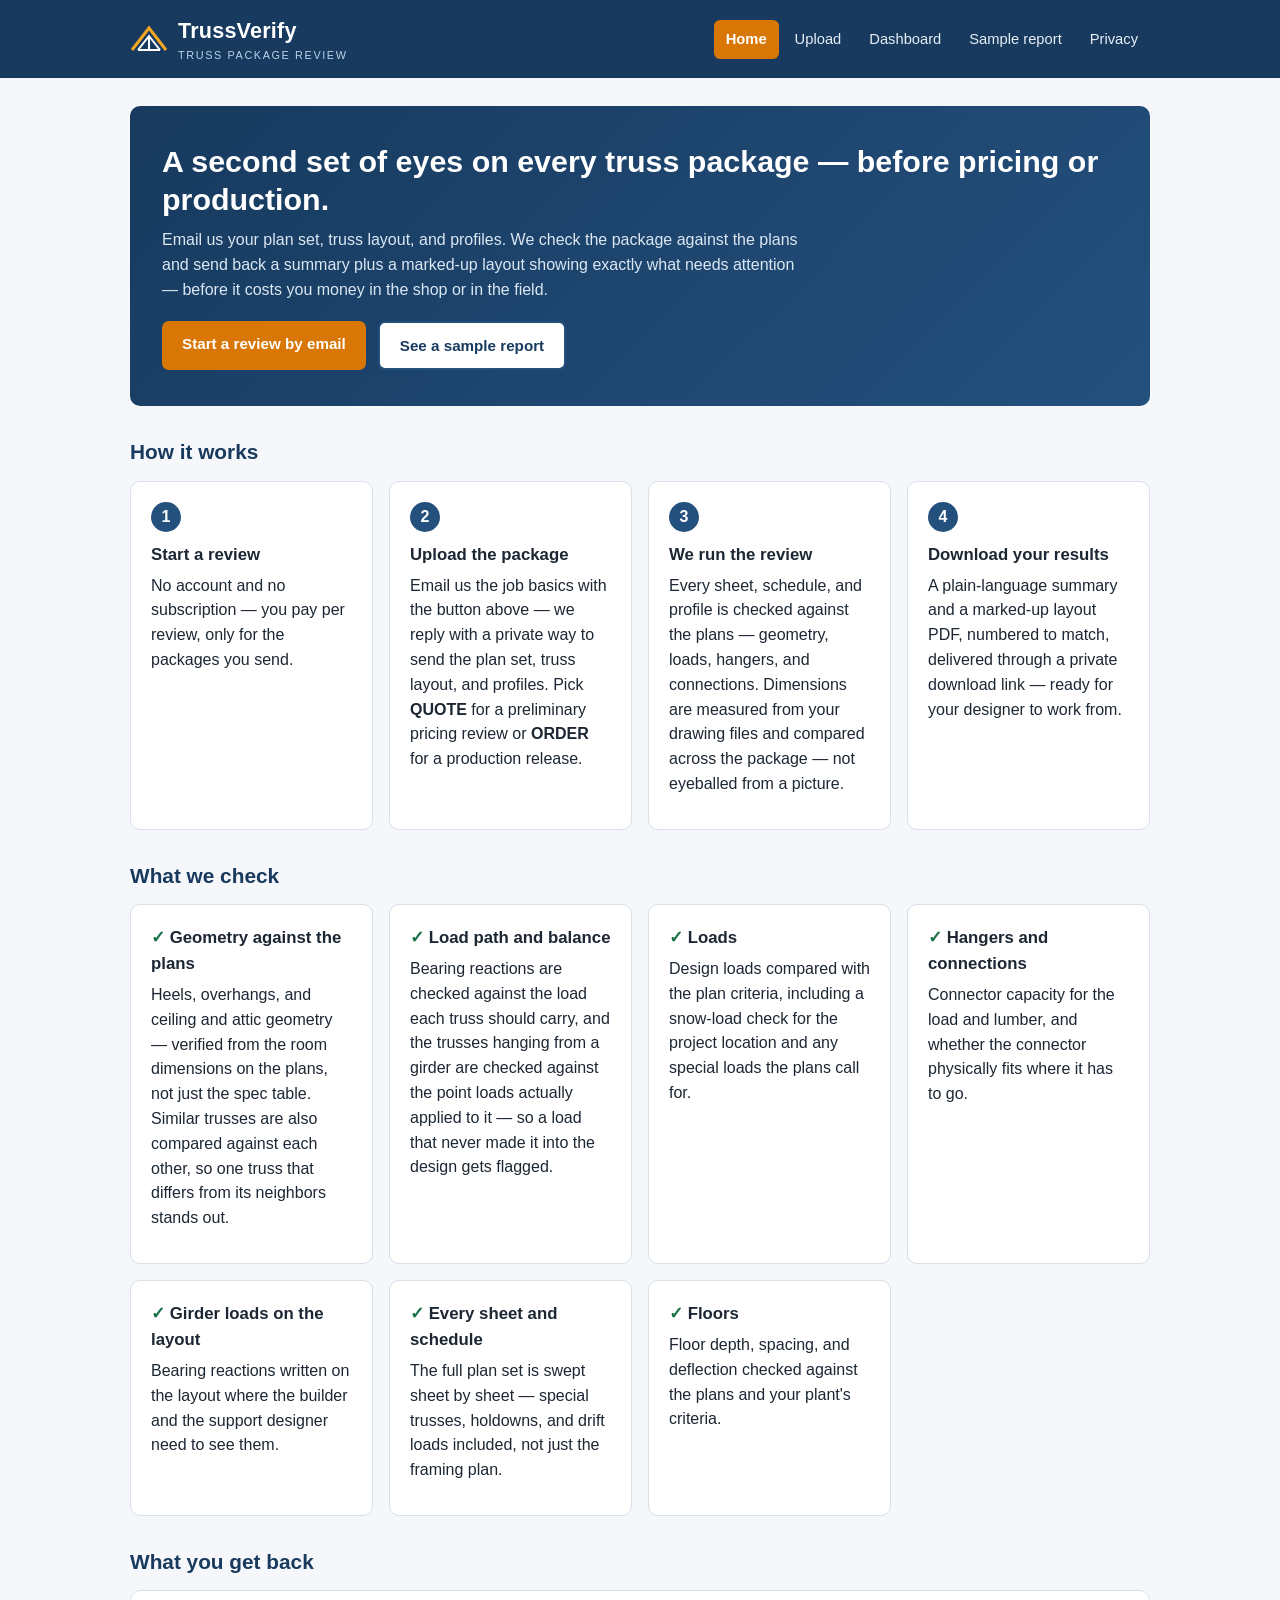
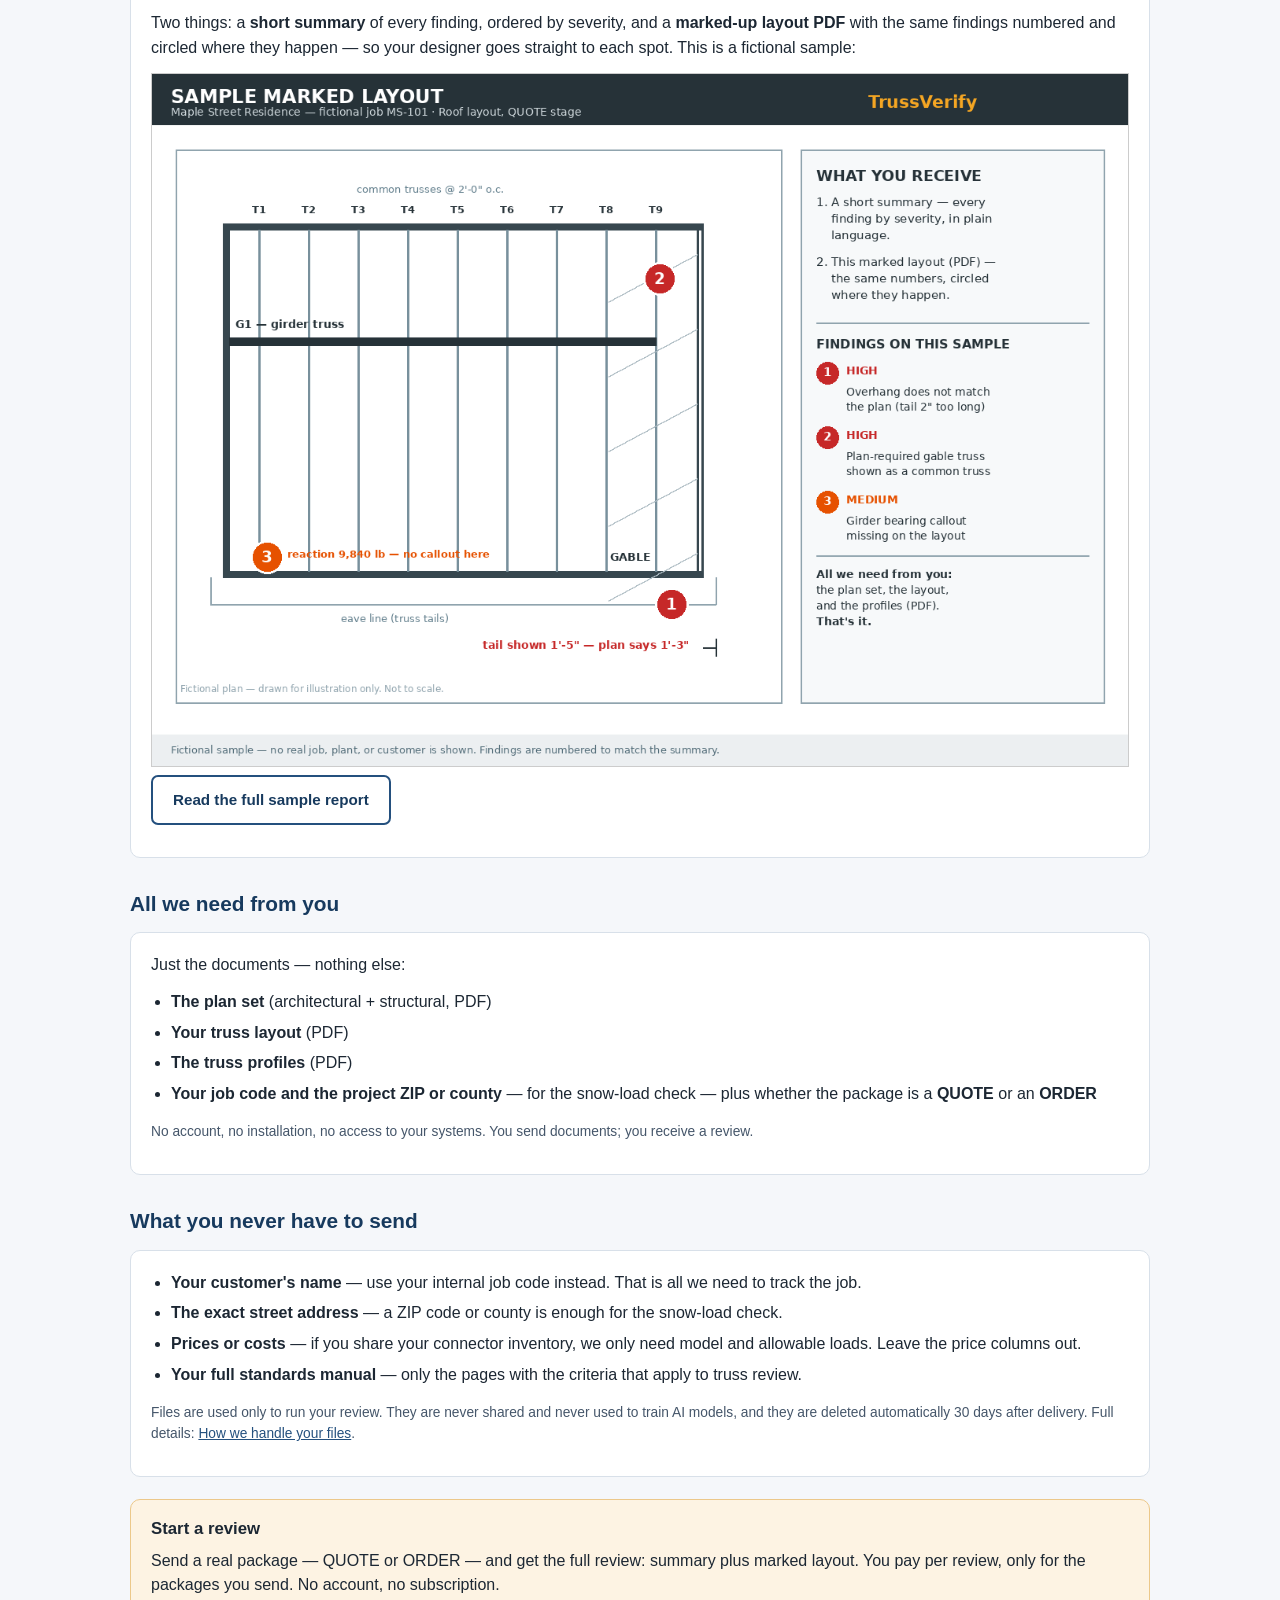
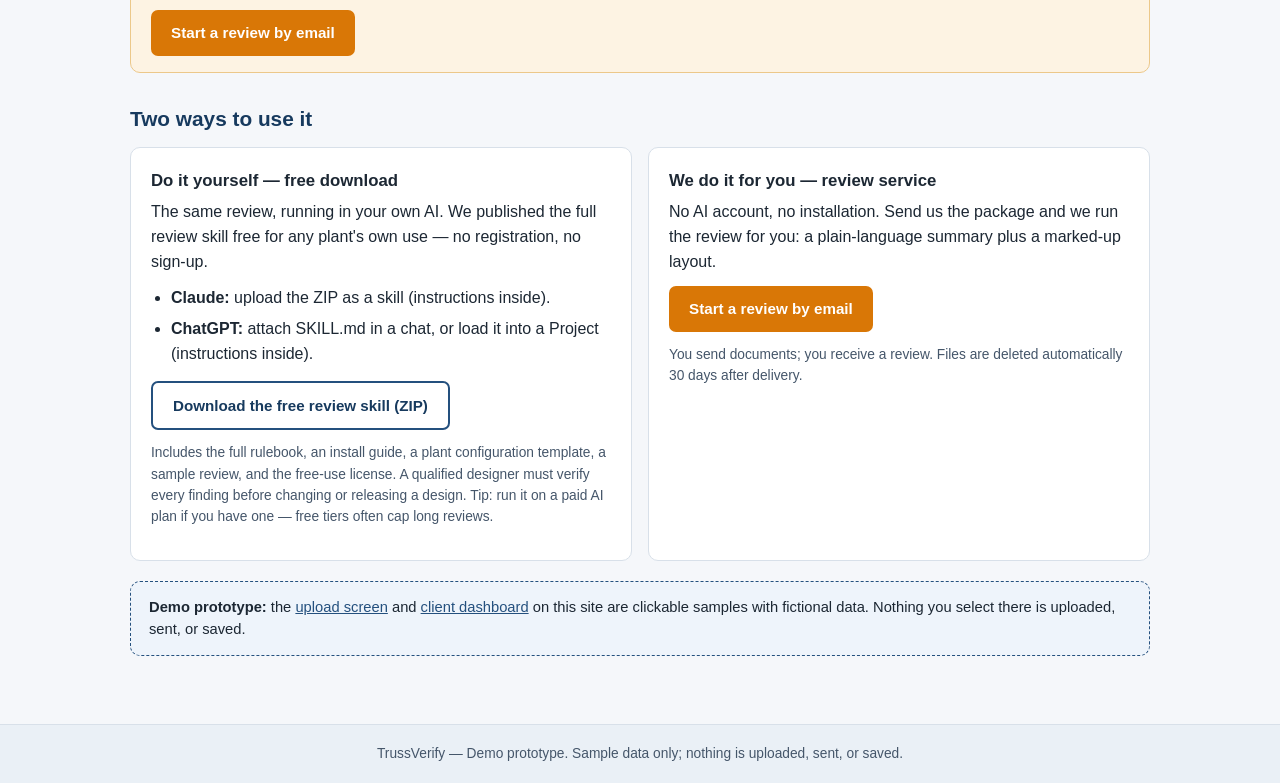
==== commit ce856b36: "Rename index (4).html to index.html" ====
--- a/index.html
+++ b/index.html
@@ -137,7 +137,7 @@
         <li><strong>ChatGPT:</strong> attach SKILL.md in a chat, or load it into a Project (instructions inside).</li>
       </ul>
       <p><a class="btn secondary" href="truss-design-review-free.zip">Download the free review skill (ZIP)</a></p>
-      <p class="small">Includes the full rulebook, an install guide, a plant configuration template, a sample review, and the free-use license. A qualified designer must verify every finding before changing or releasing a design.</p>
+      <p class="small">Includes the full rulebook, an install guide, a plant configuration template, a sample review, and the free-use license. A qualified designer must verify every finding before changing or releasing a design. Tip: run it on a paid AI plan if you have one — free tiers often cap long reviews.</p>
     </div>
     <div class="card">
       <h3>We do it for you — review service</h3>
